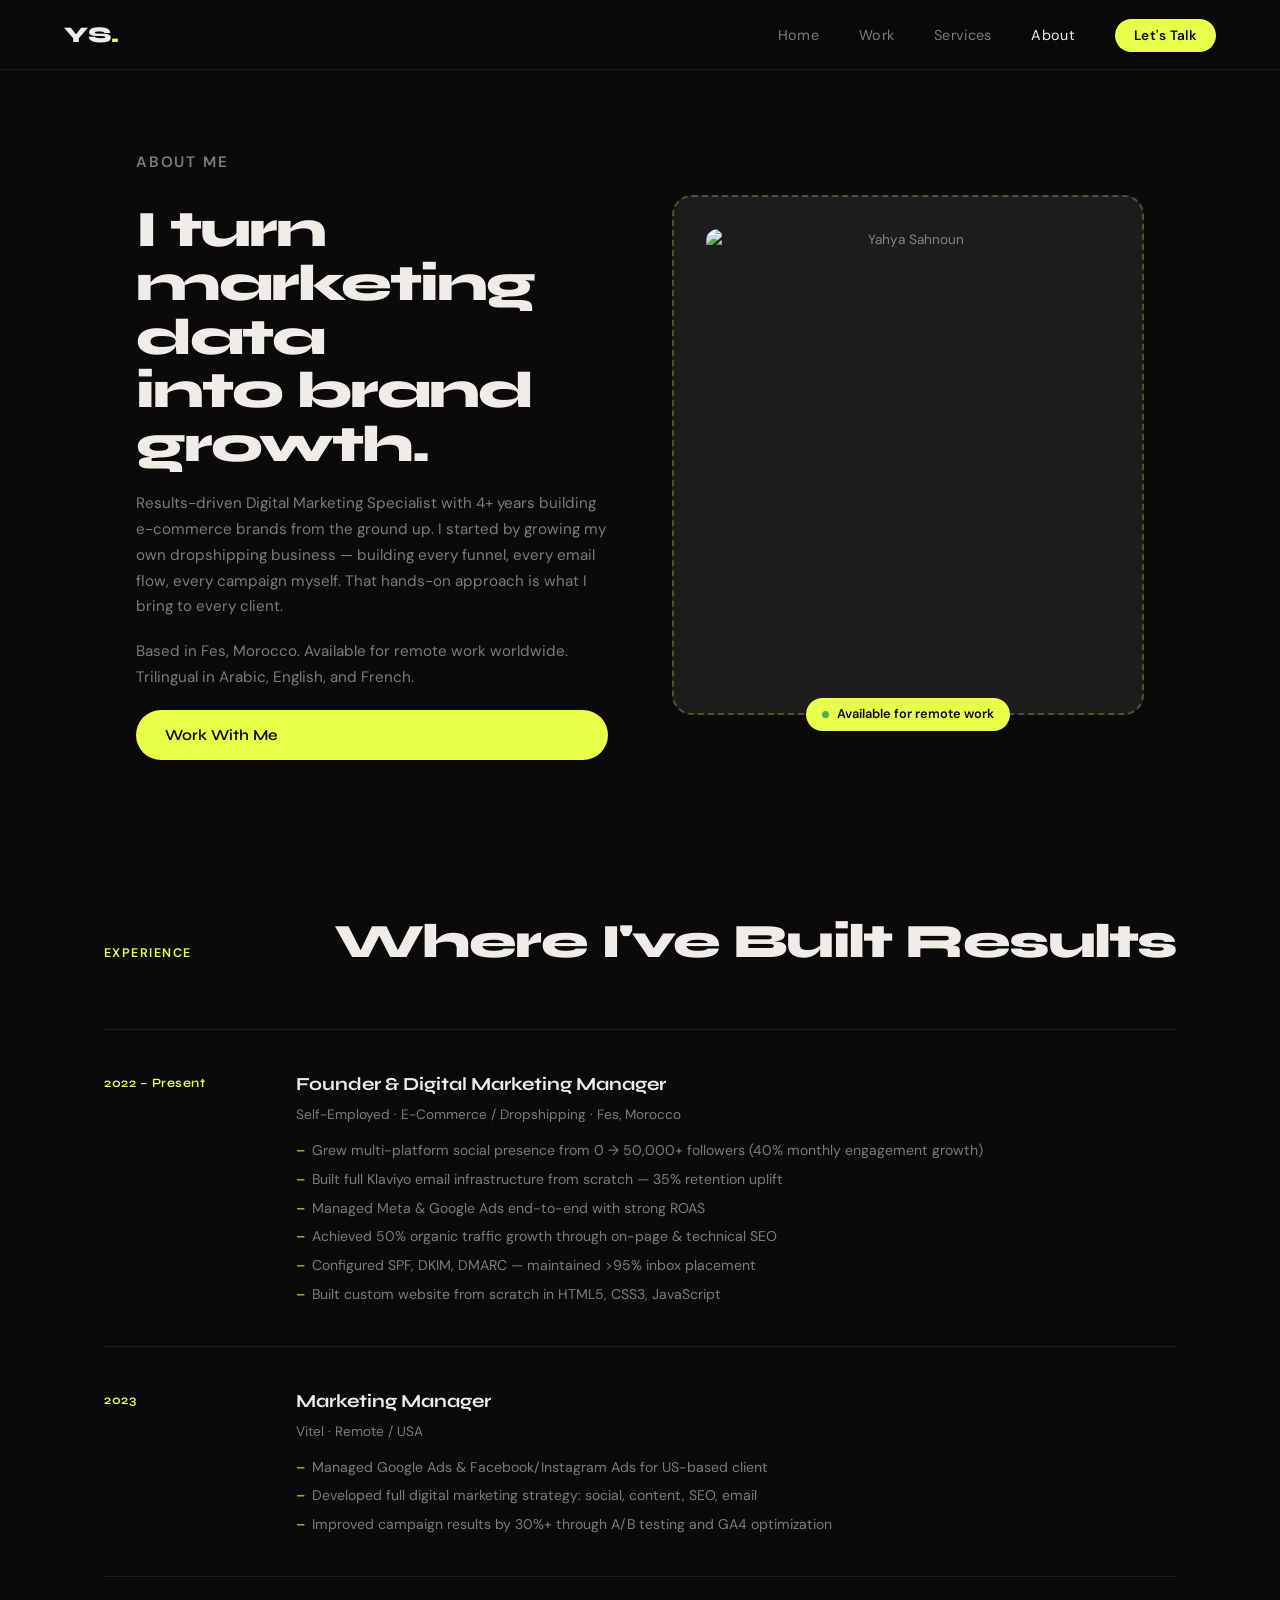
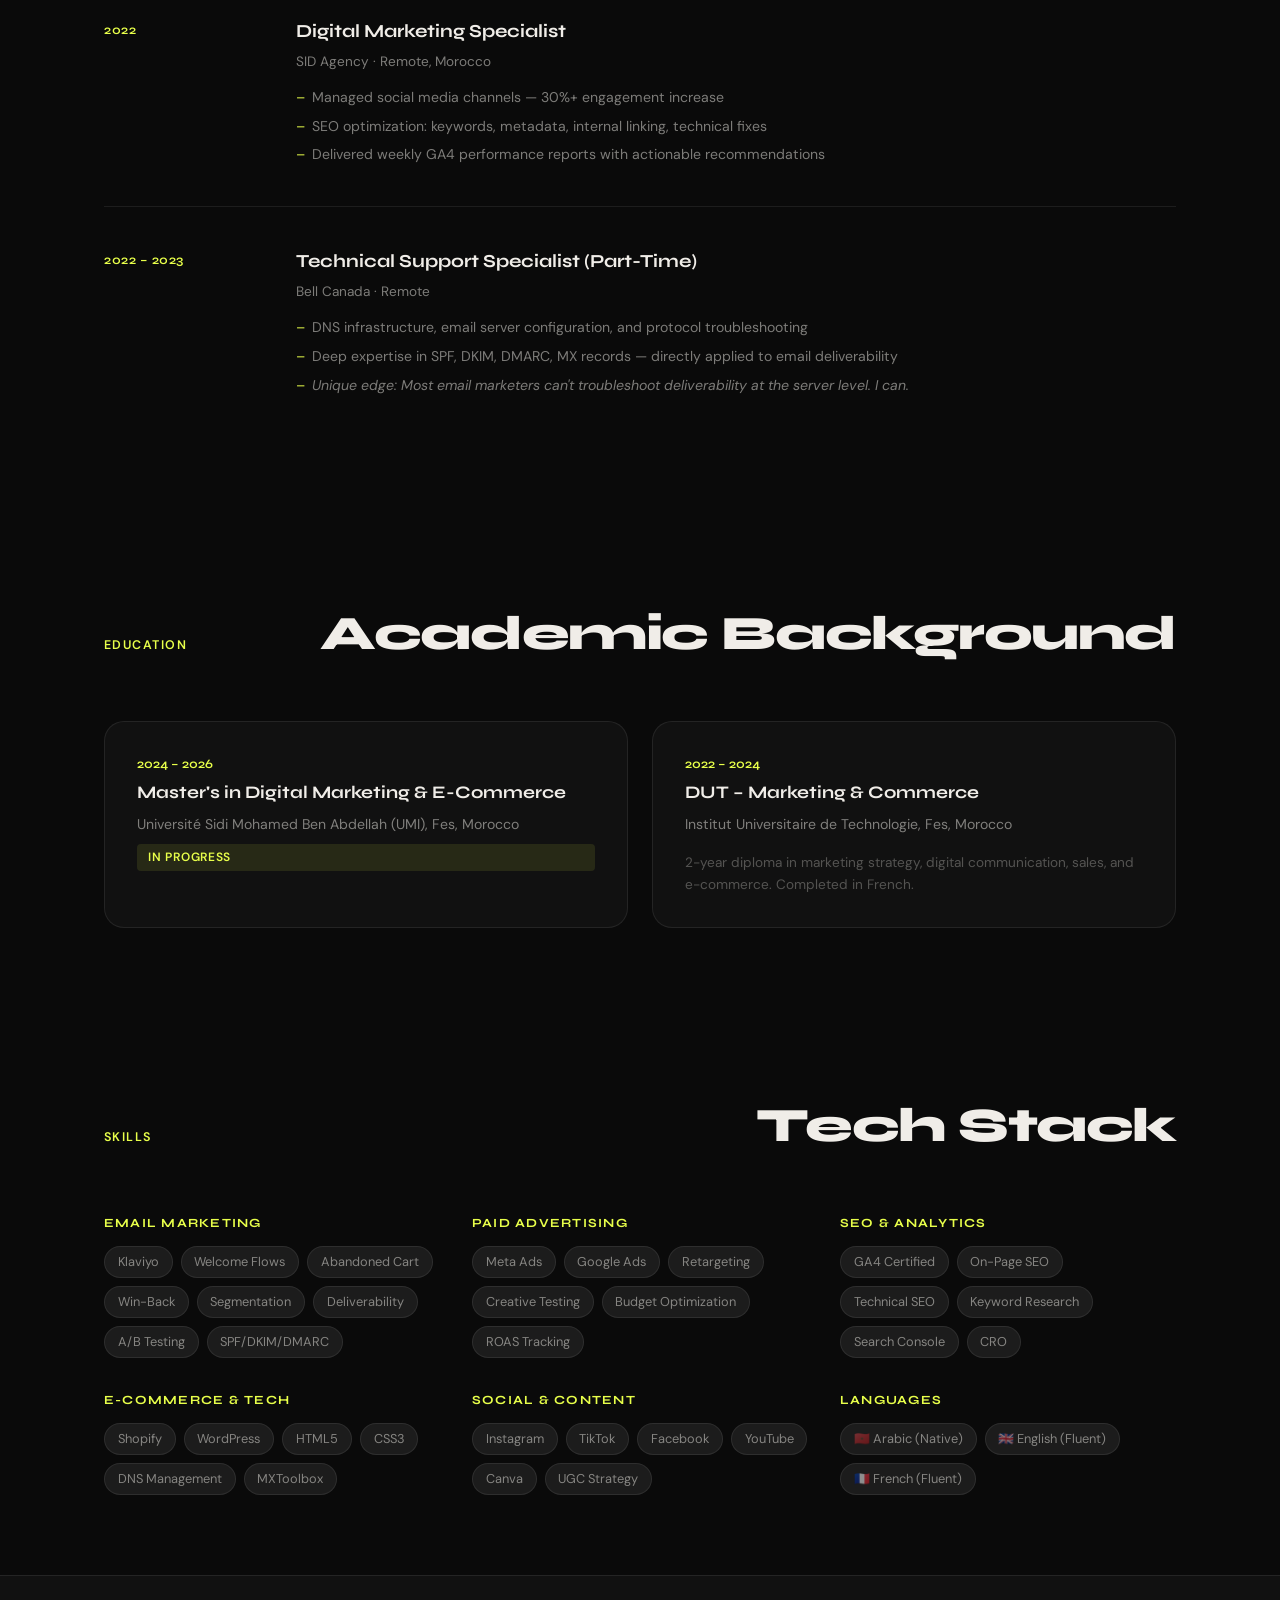
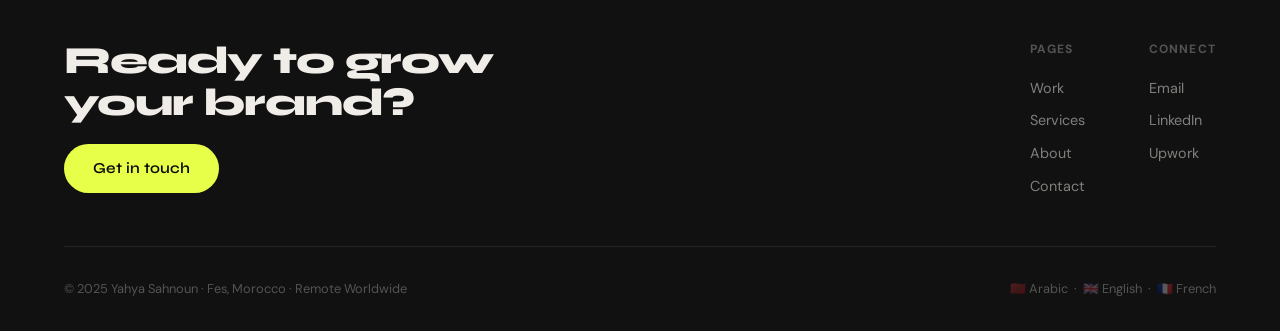
==== about.html @ 8b1d0d16 "Add files via upload" ====
<!DOCTYPE html>
<html lang="en">
<head>
  <meta charset="UTF-8" />
  <meta name="viewport" content="width=device-width, initial-scale=1.0" />
  <title>About — Yahya Sahnoun</title>
  <link rel="preconnect" href="https://fonts.googleapis.com">
  <link href="https://fonts.googleapis.com/css2?family=Syne:wght@400;600;700;800&family=DM+Sans:ital,opsz,wght@0,9..40,300;0,9..40,400;0,9..40,500;1,9..40,300&display=swap" rel="stylesheet">
  <link rel="stylesheet" href="style.css" />
</head>
<body>

  <nav class="nav">
    <a href="index.html" class="nav-logo">YS<span class="dot">.</span></a>
    <ul class="nav-links">
      <li><a href="index.html">Home</a></li>
      <li><a href="work.html">Work</a></li>
      <li><a href="services.html">Services</a></li>
      <li><a href="about.html" class="active">About</a></li>
      <li><a href="contact.html" class="nav-cta">Let's Talk</a></li>
    </ul>
    <button class="hamburger" id="hamburger" aria-label="Menu">
      <span></span><span></span><span></span>
    </button>
  </nav>
  <div class="mobile-menu" id="mobileMenu">
    <a href="index.html">Home</a>
    <a href="work.html">Work</a>
    <a href="services.html">Services</a>
    <a href="about.html">About</a>
    <a href="contact.html">Let's Talk</a>
  </div>

  <section class="about-hero">
    <div class="about-hero-text">
      <p class="section-label">About Me</p>
      <h1>I turn marketing data<br>into brand growth.</h1>
      <p>Results-driven Digital Marketing Specialist with 4+ years building e-commerce brands from the ground up. I started by growing my own dropshipping business — building every funnel, every email flow, every campaign myself. That hands-on approach is what I bring to every client.</p>
      <p>Based in Fes, Morocco. Available for remote work worldwide. Trilingual in Arabic, English, and French.</p>
      <a href="contact.html" class="btn-primary">Work With Me</a>
    </div>
    <div class="about-hero-photo">
      <!-- professional photo  -->
      <div class="photo-placeholder">
        
        <img src="file://C:/Users/hp/Downloads/portfolio/assets/p.png" alt="Yahya Sahnoun">
      </div>
      <div class="about-photo-badge">
        <span class="badge-dot"></span> Available for remote work
      </div>
    </div>
  </section>

  <!-- EXPERIENCE TIMELINE -->
  <section class="section">
    <div class="section-header">
      <p class="section-label">Experience</p>
      <h2 class="section-title">Where I've Built Results</h2>
    </div>

    <div class="timeline">
      <div class="timeline-item">
        <div class="timeline-date">2022 – Present</div>
        <div class="timeline-content">
          <h4>Founder &amp; Digital Marketing Manager</h4>
          <p class="timeline-company">Self-Employed · E-Commerce / Dropshipping · Fes, Morocco</p>
          <ul>
            <li>Grew multi-platform social presence from 0 → 50,000+ followers (40% monthly engagement growth)</li>
            <li>Built full Klaviyo email infrastructure from scratch — 35% retention uplift</li>
            <li>Managed Meta & Google Ads end-to-end with strong ROAS</li>
            <li>Achieved 50% organic traffic growth through on-page & technical SEO</li>
            <li>Configured SPF, DKIM, DMARC — maintained &gt;95% inbox placement</li>
            <li>Built custom website from scratch in HTML5, CSS3, JavaScript</li>
          </ul>
        </div>
      </div>

      <div class="timeline-item">
        <div class="timeline-date">2023</div>
        <div class="timeline-content">
          <h4>Marketing Manager</h4>
          <p class="timeline-company">Vitel · Remote / USA</p>
          <ul>
            <li>Managed Google Ads & Facebook/Instagram Ads for US-based client</li>
            <li>Developed full digital marketing strategy: social, content, SEO, email</li>
            <li>Improved campaign results by 30%+ through A/B testing and GA4 optimization</li>
          </ul>
        </div>
      </div>

      <div class="timeline-item">
        <div class="timeline-date">2022</div>
        <div class="timeline-content">
          <h4>Digital Marketing Specialist</h4>
          <p class="timeline-company">SID Agency · Remote, Morocco</p>
          <ul>
            <li>Managed social media channels — 30%+ engagement increase</li>
            <li>SEO optimization: keywords, metadata, internal linking, technical fixes</li>
            <li>Delivered weekly GA4 performance reports with actionable recommendations</li>
          </ul>
        </div>
      </div>

      <div class="timeline-item">
        <div class="timeline-date">2022 – 2023</div>
        <div class="timeline-content">
          <h4>Technical Support Specialist (Part-Time)</h4>
          <p class="timeline-company">Bell Canada · Remote</p>
          <ul>
            <li>DNS infrastructure, email server configuration, and protocol troubleshooting</li>
            <li>Deep expertise in SPF, DKIM, DMARC, MX records — directly applied to email deliverability</li>
            <li><em>Unique edge: Most email marketers can't troubleshoot deliverability at the server level. I can.</em></li>
          </ul>
        </div>
      </div>
    </div>
  </section>

  <!-- EDUCATION -->
  <section class="section">
    <div class="section-header">
      <p class="section-label">Education</p>
      <h2 class="section-title">Academic Background</h2>
    </div>
    <div class="edu-grid">
      <div class="edu-card">
        <span class="edu-year">2024 – 2026</span>
        <h4>Master's in Digital Marketing &amp; E-Commerce</h4>
        <p>Université Sidi Mohamed Ben Abdellah (UMI), Fes, Morocco</p>
        <span class="tag">In Progress</span>
      </div>
      <div class="edu-card">
        <span class="edu-year">2022 – 2024</span>
        <h4>DUT – Marketing &amp; Commerce</h4>
        <p>Institut Universitaire de Technologie, Fes, Morocco</p>
        <p style="font-size:0.85rem;opacity:0.6;margin-top:0.5rem;">2-year diploma in marketing strategy, digital communication, sales, and e-commerce. Completed in French.</p>
      </div>
    </div>
  </section>

  <!-- SKILLS GRID -->
  <section class="section">
    <div class="section-header">
      <p class="section-label">Skills</p>
      <h2 class="section-title">Tech Stack</h2>
    </div>
    <div class="skills-grid">
      <div class="skill-group">
        <h5>Email Marketing</h5>
        <div class="skill-tags">
          <span>Klaviyo</span><span>Welcome Flows</span><span>Abandoned Cart</span>
          <span>Win-Back</span><span>Segmentation</span><span>Deliverability</span>
          <span>A/B Testing</span><span>SPF/DKIM/DMARC</span>
        </div>
      </div>
      <div class="skill-group">
        <h5>Paid Advertising</h5>
        <div class="skill-tags">
          <span>Meta Ads</span><span>Google Ads</span><span>Retargeting</span>
          <span>Creative Testing</span><span>Budget Optimization</span><span>ROAS Tracking</span>
        </div>
      </div>
      <div class="skill-group">
        <h5>SEO &amp; Analytics</h5>
        <div class="skill-tags">
          <span>GA4 Certified</span><span>On-Page SEO</span><span>Technical SEO</span>
          <span>Keyword Research</span><span>Search Console</span><span>CRO</span>
        </div>
      </div>
      <div class="skill-group">
        <h5>E-Commerce &amp; Tech</h5>
        <div class="skill-tags">
          <span>Shopify</span><span>WordPress</span><span>HTML5</span>
          <span>CSS3</span><span>DNS Management</span><span>MXToolbox</span>
        </div>
      </div>
      <div class="skill-group">
        <h5>Social &amp; Content</h5>
        <div class="skill-tags">
          <span>Instagram</span><span>TikTok</span><span>Facebook</span>
          <span>YouTube</span><span>Canva</span><span>UGC Strategy</span>
        </div>
      </div>
      <div class="skill-group">
        <h5>Languages</h5>
        <div class="skill-tags">
          <span>🇲🇦 Arabic (Native)</span><span>🇬🇧 English (Fluent)</span><span>🇫🇷 French (Fluent)</span>
        </div>
      </div>
    </div>
  </section>

  <footer class="footer">
    <div class="footer-top">
      <div class="footer-cta">
        <h2>Ready to grow<br>your brand?</h2>
        <a href="contact.html" class="btn-primary">Get in touch</a>
      </div>
      <div class="footer-links">
        <div class="footer-col">
          <p class="footer-col-title">Pages</p>
          <a href="work.html">Work</a>
          <a href="services.html">Services</a>
          <a href="about.html">About</a>
          <a href="contact.html">Contact</a>
        </div>
        <div class="footer-col">
          <p class="footer-col-title">Connect</p>
          <a href="mailto:yahyasahnoun0@gmail.com">Email</a>
          <a href="https://www.linkedin.com/in/yahya-sahnoun-2b36b5278/" target="_blank">LinkedIn</a>
          <a href="https://www.upwork.com/freelancers/~017ba4b4fc12a788f9" target="_blank">Upwork</a>
        </div>
      </div>
    </div>
    <div class="footer-bottom">
      <p>© 2025 Yahya Sahnoun · Fes, Morocco · Remote Worldwide</p>
      <p class="footer-langs">🇲🇦 Arabic &nbsp;·&nbsp; 🇬🇧 English &nbsp;·&nbsp; 🇫🇷 French</p>
    </div>
  </footer>

  <script src="main.js"></script>
</body>
</html>
---- style.css ----
/* ============================================
   YAHYA SAHNOUN PORTFOLIO — MAIN STYLES
   Dark editorial aesthetic, Syne + DM Sans
   ============================================ */

:root {
  --bg: #0a0a0a;
  --bg-2: #111111;
  --bg-3: #181818;
  --surface: #1c1c1c;
  --border: rgba(255,255,255,0.08);
  --text: #f0ede8;
  --text-muted: rgba(240,237,232,0.5);
  --text-dim: rgba(240,237,232,0.3);
  --accent: #e8ff4a;
  --accent-2: #ff6b35;
  --accent-soft: rgba(232, 255, 74, 0.1);
  --font-display: 'Syne', sans-serif;
  --font-body: 'DM Sans', sans-serif;
  --nav-h: 70px;
  --max-w: 1200px;
  --radius: 12px;
  --radius-lg: 20px;
}

/* RESET */
*, *::before, *::after { box-sizing: border-box; margin: 0; padding: 0; }
html { scroll-behavior: smooth; }
body {
  font-family: var(--font-body);
  background: var(--bg);
  color: var(--text);
  line-height: 1.6;
  overflow-x: hidden;
}
img { display: block; width: 100%; height: 100%; object-fit: cover; border-radius: var(--radius); }
a { color: inherit; text-decoration: none; }
ul { list-style: none; }
input, textarea, select, button { font-family: var(--font-body); }

/* SCROLLBAR */
::-webkit-scrollbar { width: 4px; }
::-webkit-scrollbar-track { background: var(--bg); }
::-webkit-scrollbar-thumb { background: var(--accent); border-radius: 2px; }

/* ============================================
   NAV
   ============================================ */
.nav {
  position: fixed;
  top: 0; left: 0; right: 0;
  height: var(--nav-h);
  display: flex;
  align-items: center;
  justify-content: space-between;
  padding: 0 clamp(1.5rem, 5vw, 4rem);
  z-index: 100;
  background: rgba(10,10,10,0.85);
  backdrop-filter: blur(20px);
  border-bottom: 1px solid var(--border);
  transition: background 0.3s;
}
.nav-logo {
  font-family: var(--font-display);
  font-weight: 800;
  font-size: 1.4rem;
  letter-spacing: -0.02em;
  color: var(--text);
}
.nav-logo .dot { color: var(--accent); }
.nav-links {
  display: flex;
  align-items: center;
  gap: 2.5rem;
}
.nav-links a {
  font-size: 0.9rem;
  font-weight: 400;
  color: var(--text-muted);
  transition: color 0.2s;
  letter-spacing: 0.02em;
}
.nav-links a:hover, .nav-links a.active { color: var(--text); }
.nav-links .nav-cta {
  background: var(--accent);
  color: #0a0a0a;
  padding: 0.5rem 1.2rem;
  border-radius: 100px;
  font-weight: 600;
  font-size: 0.85rem;
  color: #0a0a0a !important;
  transition: opacity 0.2s, transform 0.2s;
}
.nav-links .nav-cta:hover { opacity: 0.85; transform: translateY(-1px); }
.hamburger {
  display: none;
  flex-direction: column;
  gap: 5px;
  background: none;
  border: none;
  cursor: pointer;
  padding: 4px;
}
.hamburger span {
  display: block;
  width: 24px;
  height: 2px;
  background: var(--text);
  border-radius: 2px;
  transition: all 0.3s;
}
.mobile-menu {
  display: none;
  position: fixed;
  top: var(--nav-h);
  left: 0; right: 0;
  background: var(--bg-2);
  border-bottom: 1px solid var(--border);
  padding: 1.5rem clamp(1.5rem, 5vw, 4rem);
  flex-direction: column;
  gap: 1.2rem;
  z-index: 99;
}
.mobile-menu a { font-size: 1.1rem; color: var(--text-muted); }
.mobile-menu a:hover { color: var(--text); }
.mobile-menu.open { display: flex; }

/* ============================================
   HERO
   ============================================ */
.hero {
  min-height: 100vh;
  display: flex;
  flex-direction: column;
  justify-content: center;
  padding: calc(var(--nav-h) + 4rem) clamp(1.5rem, 8vw, 6rem) 4rem;
  max-width: var(--max-w);
  margin: 0 auto;
  position: relative;
}
.hero-badge {
  display: inline-flex;
  align-items: center;
  gap: 0.6rem;
  background: var(--surface);
  border: 1px solid var(--border);
  padding: 0.4rem 1rem;
  border-radius: 100px;
  font-size: 0.8rem;
  color: var(--text-muted);
  margin-bottom: 2.5rem;
  width: fit-content;
  opacity: 0;
  animation: fadeUp 0.6s ease forwards;
}
.badge-dot {
  width: 7px; height: 7px;
  background: #4caf50;
  border-radius: 50%;
  animation: pulse 2s infinite;
}
@keyframes pulse {
  0%, 100% { opacity: 1; transform: scale(1); }
  50% { opacity: 0.5; transform: scale(1.3); }
}
.hero-title {
  font-family: var(--font-display);
  font-size: clamp(3rem, 8vw, 7.5rem);
  font-weight: 800;
  line-height: 1.0;
  letter-spacing: -0.04em;
  margin-bottom: 2rem;
}
.hero-title .line {
  display: block;
  opacity: 0;
  transform: translateY(30px);
  animation: fadeUp 0.7s ease forwards;
}
.hero-title .line:nth-child(1) { animation-delay: 0.1s; }
.hero-title .line:nth-child(2) { animation-delay: 0.2s; }
.hero-title .line:nth-child(3) { animation-delay: 0.3s; }
.hero-title .accent { color: var(--accent); }
.cursor {
  display: inline-block;
  color: var(--accent);
  animation: blink 1s step-end infinite;
}
@keyframes blink { 0%,100%{opacity:1} 50%{opacity:0} }
.hero-sub {
  font-size: clamp(1rem, 2vw, 1.2rem);
  color: var(--text-muted);
  max-width: 580px;
  line-height: 1.7;
  margin-bottom: 2.5rem;
  opacity: 0;
  animation: fadeUp 0.7s ease 0.4s forwards;
}
.hero-actions {
  display: flex;
  gap: 1rem;
  flex-wrap: wrap;
  margin-bottom: 5rem;
  opacity: 0;
  animation: fadeUp 0.7s ease 0.5s forwards;
}
.hero-stats {
  display: grid;
  grid-template-columns: repeat(4, 1fr);
  gap: 1px;
  background: var(--border);
  border: 1px solid var(--border);
  border-radius: var(--radius);
  overflow: hidden;
  opacity: 0;
  animation: fadeUp 0.7s ease 0.6s forwards;
}
.stat {
  background: var(--bg);
  padding: 1.5rem;
  display: flex;
  flex-direction: column;
  gap: 0.3rem;
  transition: background 0.2s;
}
.stat:hover { background: var(--bg-2); }
.stat-num {
  font-family: var(--font-display);
  font-size: 2.2rem;
  font-weight: 800;
  color: var(--accent);
  letter-spacing: -0.03em;
}
.stat-label { font-size: 0.8rem; color: var(--text-muted); }

/* ============================================
   BUTTONS
   ============================================ */
.btn-primary {
  display: inline-flex;
  align-items: center;
  background: var(--accent);
  color: #0a0a0a;
  padding: 0.8rem 1.8rem;
  border-radius: 100px;
  font-weight: 600;
  font-size: 0.95rem;
  font-family: var(--font-display);
  transition: opacity 0.2s, transform 0.2s;
  border: none;
  cursor: pointer;
}
.btn-primary:hover { opacity: 0.85; transform: translateY(-2px); }
.btn-primary.btn-full { width: 100%; justify-content: center; }
.btn-ghost {
  display: inline-flex;
  align-items: center;
  color: var(--text);
  padding: 0.8rem 1.8rem;
  border-radius: 100px;
  border: 1px solid var(--border);
  font-weight: 400;
  font-size: 0.95rem;
  transition: border-color 0.2s, transform 0.2s;
}
.btn-ghost:hover { border-color: var(--text-muted); transform: translateY(-2px); }

/* ============================================
   MARQUEE
   ============================================ */
.marquee-wrapper {
  overflow: hidden;
  border-top: 1px solid var(--border);
  border-bottom: 1px solid var(--border);
  padding: 1rem 0;
  background: var(--bg-2);
}
.marquee-track {
  display: flex;
  gap: 0;
  white-space: nowrap;
  animation: marquee 25s linear infinite;
}
.marquee-track span {
  font-family: var(--font-display);
  font-size: 0.85rem;
  font-weight: 600;
  letter-spacing: 0.08em;
  color: var(--text-muted);
  padding: 0 1.5rem;
  text-transform: uppercase;
}
.marquee-track .sep { color: var(--accent); padding: 0; }
@keyframes marquee { from { transform: translateX(0); } to { transform: translateX(-50%); } }

/* ============================================
   SECTIONS
   ============================================ */
.section {
  max-width: var(--max-w);
  margin: 0 auto;
  padding: 5rem clamp(1.5rem, 5vw, 4rem);
}
.section-header {
  display: flex;
  align-items: baseline;
  justify-content: space-between;
  flex-wrap: wrap;
  gap: 1rem;
  margin-bottom: 3rem;
}
.section-label {
  font-size: 0.78rem;
  font-weight: 600;
  letter-spacing: 0.12em;
  text-transform: uppercase;
  color: var(--accent);
  margin-bottom: 0.5rem;
}
.section-title {
  font-family: var(--font-display);
  font-size: clamp(1.8rem, 4vw, 3rem);
  font-weight: 800;
  letter-spacing: -0.03em;
}
.section-link {
  font-size: 0.9rem;
  color: var(--text-muted);
  border-bottom: 1px solid var(--border);
  padding-bottom: 2px;
  transition: color 0.2s, border-color 0.2s;
}
.section-link:hover { color: var(--accent); border-color: var(--accent); }

/* ============================================
   WORK GRID (Homepage)
   ============================================ */
.work-grid {
  display: grid;
  grid-template-columns: 1fr 1fr;
  grid-template-rows: auto auto;
  gap: 1.5px;
  background: var(--border);
  border: 1px solid var(--border);
  border-radius: var(--radius-lg);
  overflow: hidden;
}
.work-card {
  background: var(--bg);
  display: flex;
  flex-direction: column;
  transition: background 0.3s;
  cursor: pointer;
  color: var(--text);
}
.work-card:hover { background: var(--bg-3); }
.work-card.large { grid-column: 1 / -1; flex-direction: row; gap: 0; }
.work-card-media {
  overflow: hidden;
  flex-shrink: 0;
}
.work-card.large .work-card-media { width: 55%; height: 400px; }
.work-card:not(.large) .work-card-media { height: 240px; }
.work-card-info {
  padding: 2rem;
  display: flex;
  flex-direction: column;
  gap: 0.7rem;
  flex: 1;
  justify-content: center;
}
.work-card-info h3 {
  font-family: var(--font-display);
  font-size: clamp(1.1rem, 2vw, 1.5rem);
  font-weight: 700;
  letter-spacing: -0.02em;
  line-height: 1.2;
}
.work-card-info p { font-size: 0.9rem; color: var(--text-muted); line-height: 1.6; }
.work-metrics {
  display: flex;
  flex-wrap: wrap;
  gap: 0.5rem;
  margin-top: 0.5rem;
}
.work-metrics span {
  font-size: 0.75rem;
  font-weight: 600;
  color: var(--accent);
  background: var(--accent-soft);
  padding: 0.2rem 0.6rem;
  border-radius: 4px;
}

/* ============================================
   SERVICES TEASER
   ============================================ */
.services-row {
  display: flex;
  flex-wrap: wrap;
  gap: 0.8rem;
}
.service-pill {
  display: flex;
  align-items: center;
  gap: 0.5rem;
  background: var(--surface);
  border: 1px solid var(--border);
  border-radius: 100px;
  padding: 0.7rem 1.4rem;
  font-size: 0.9rem;
  font-weight: 500;
  cursor: default;
  transition: border-color 0.2s, background 0.2s;
}
.service-pill:hover { border-color: var(--accent); background: var(--accent-soft); }

/* ============================================
   MEDIA PLACEHOLDERS
   ============================================ */
.media-placeholder, .video-placeholder {
  background: var(--surface);
  border: 2px dashed rgba(232,255,74,0.25);
  border-radius: var(--radius);
  display: flex;
  flex-direction: column;
  align-items: center;
  justify-content: center;
  gap: 0.5rem;
  text-align: center;
  padding: 2rem;
  height: 100%;
  min-height: 200px;
  color: var(--text-muted);
  font-size: 0.85rem;
  transition: border-color 0.2s;
}
.media-placeholder:hover, .video-placeholder:hover {
  border-color: rgba(232,255,74,0.5);
}
.media-placeholder.tall { min-height: 380px; }
.media-placeholder.wide { min-height: 300px; }
.placeholder-icon { font-size: 2.5rem; margin-bottom: 0.3rem; }
.placeholder-hint {
  font-size: 0.75rem;
  color: var(--text-dim);
  margin-top: 0.3rem;
  font-family: 'Courier New', monospace;
  background: rgba(255,255,255,0.04);
  padding: 0.4rem 0.8rem;
  border-radius: 6px;
  line-height: 1.8;
}
.video-placeholder {
  background: linear-gradient(135deg, #1a1a1a, #111);
  border-color: rgba(255,107,53,0.3);
  margin: 2rem 0;
  min-height: 180px;
  cursor: pointer;
}
.video-icon {
  width: 50px; height: 50px;
  background: var(--accent-2);
  border-radius: 50%;
  display: flex;
  align-items: center;
  justify-content: center;
  font-size: 1.2rem;
  color: white;
  padding-left: 4px;
}

/* ============================================
   TAG
   ============================================ */
.tag {
  display: inline-block;
  font-size: 0.75rem;
  font-weight: 600;
  letter-spacing: 0.06em;
  text-transform: uppercase;
  color: var(--accent);
  background: var(--accent-soft);
  padding: 0.25rem 0.7rem;
  border-radius: 4px;
}

/* ============================================
   PAGE HERO (inner pages)
   ============================================ */
.page-hero {
  padding: calc(var(--nav-h) + 5rem) clamp(1.5rem, 8vw, 6rem) 4rem;
  max-width: var(--max-w);
  margin: 0 auto;
  text-align: center;
}
.page-hero h1 {
  font-family: var(--font-display);
  font-size: clamp(2.5rem, 6vw, 5.5rem);
  font-weight: 800;
  letter-spacing: -0.04em;
  margin: 1rem 0;
}
.page-hero-sub {
  font-size: 1.1rem;
  color: var(--text-muted);
  max-width: 560px;
  margin: 0 auto 2rem;
  line-height: 1.7;
}

/* FILTER TABS */
.filter-tabs {
  display: flex;
  gap: 0.5rem;
  justify-content: center;
  flex-wrap: wrap;
  margin-top: 2rem;
}
.filter-btn {
  background: var(--surface);
  border: 1px solid var(--border);
  color: var(--text-muted);
  padding: 0.5rem 1.2rem;
  border-radius: 100px;
  font-size: 0.85rem;
  font-family: var(--font-body);
  cursor: pointer;
  transition: all 0.2s;
}
.filter-btn.active, .filter-btn:hover {
  background: var(--accent);
  border-color: var(--accent);
  color: #0a0a0a;
  font-weight: 600;
}

/* ============================================
   CASE STUDIES
   ============================================ */
.case-studies { padding-top: 0; }
.case-study { padding: 4rem 0; }
.case-header { margin-bottom: 2.5rem; }
.case-header h2 {
  font-family: var(--font-display);
  font-size: clamp(1.8rem, 3.5vw, 3rem);
  font-weight: 800;
  letter-spacing: -0.03em;
  margin: 0.8rem 0 1rem;
  line-height: 1.1;
}
.case-intro { font-size: 1rem; color: var(--text-muted); max-width: 680px; line-height: 1.7; }
.case-metrics-bar {
  display: flex;
  gap: 0;
  border: 1px solid var(--border);
  border-radius: var(--radius);
  overflow: hidden;
  margin-bottom: 2.5rem;
  background: var(--border);
}
.case-metric {
  flex: 1;
  background: var(--bg-2);
  padding: 1.5rem;
  display: flex;
  flex-direction: column;
  align-items: center;
  gap: 0.3rem;
  text-align: center;
  border-right: 1px solid var(--border);
}
.case-metric:last-child { border-right: none; }
.metric-num {
  font-family: var(--font-display);
  font-size: 2.5rem;
  font-weight: 800;
  color: var(--accent);
  letter-spacing: -0.04em;
}
.metric-label { font-size: 0.8rem; color: var(--text-muted); }
.case-gallery {
  display: grid;
  grid-template-columns: 2fr 1fr;
  gap: 1rem;
  margin-bottom: 1rem;
}
.case-gallery.single { grid-template-columns: 1fr; }
.gallery-side { display: flex; flex-direction: column; gap: 1rem; }
.case-body {
  display: grid;
  grid-template-columns: repeat(3, 1fr);
  gap: 2rem;
  margin: 2rem 0;
  padding: 2rem;
  background: var(--bg-2);
  border: 1px solid var(--border);
  border-radius: var(--radius-lg);
}
.case-col h4 {
  font-family: var(--font-display);
  font-size: 0.8rem;
  font-weight: 700;
  letter-spacing: 0.1em;
  text-transform: uppercase;
  color: var(--accent);
  margin-bottom: 0.8rem;
}
.case-col p { font-size: 0.9rem; color: var(--text-muted); line-height: 1.7; }
.tech-used {
  display: flex;
  flex-wrap: wrap;
  gap: 0.5rem;
}
.tech-used span {
  font-size: 0.78rem;
  font-weight: 500;
  background: var(--surface);
  border: 1px solid var(--border);
  padding: 0.3rem 0.8rem;
  border-radius: 100px;
  color: var(--text-muted);
}
.case-divider {
  height: 1px;
  background: var(--border);
  max-width: var(--max-w);
  margin: 0 auto;
}

/* ============================================
   SERVICES FULL
   ============================================ */
.services-full { display: flex; flex-direction: column; gap: 1.5rem; padding-top: 0; }
.service-card-big {
  display: flex;
  gap: 2rem;
  background: var(--bg-2);
  border: 1px solid var(--border);
  border-radius: var(--radius-lg);
  padding: 2.5rem;
  transition: border-color 0.2s, transform 0.2s;
}
.service-card-big:hover { border-color: rgba(232,255,74,0.3); transform: translateY(-2px); }
.service-card-icon {
  font-size: 2.5rem;
  flex-shrink: 0;
  width: 60px;
  height: 60px;
  background: var(--accent-soft);
  border-radius: var(--radius);
  display: flex;
  align-items: center;
  justify-content: center;
}
.service-card-content { flex: 1; }
.service-card-content h3 {
  font-family: var(--font-display);
  font-size: 1.4rem;
  font-weight: 700;
  letter-spacing: -0.02em;
  margin-bottom: 0.8rem;
  display: flex;
  align-items: center;
  gap: 0.8rem;
  flex-wrap: wrap;
}
.service-card-content > p {
  color: var(--text-muted);
  font-size: 0.95rem;
  line-height: 1.7;
  margin-bottom: 1.2rem;
}
.service-list {
  display: flex;
  flex-direction: column;
  gap: 0.4rem;
  margin-bottom: 1.2rem;
}
.service-list li {
  font-size: 0.88rem;
  color: var(--text-muted);
  padding-left: 1rem;
  position: relative;
  line-height: 1.6;
}
.service-list li::before {
  content: '→';
  position: absolute;
  left: 0;
  color: var(--accent);
  font-size: 0.8rem;
}

/* PROCESS */
.process-section { background: var(--bg-2); border-top: 1px solid var(--border); max-width: 100%; padding: 5rem clamp(1.5rem, 8vw, 6rem); }
.process-steps {
  display: flex;
  align-items: flex-start;
  gap: 1rem;
  flex-wrap: wrap;
  max-width: var(--max-w);
  margin: 0 auto;
}
.process-step {
  flex: 1;
  min-width: 180px;
  background: var(--bg);
  border: 1px solid var(--border);
  border-radius: var(--radius-lg);
  padding: 2rem;
}
.step-num {
  font-family: var(--font-display);
  font-size: 2rem;
  font-weight: 800;
  color: var(--accent);
  display: block;
  margin-bottom: 0.8rem;
}
.process-step h4 {
  font-family: var(--font-display);
  font-size: 1rem;
  font-weight: 700;
  margin-bottom: 0.6rem;
}
.process-step p { font-size: 0.85rem; color: var(--text-muted); line-height: 1.6; }
.process-arrow {
  font-size: 1.5rem;
  color: var(--text-dim);
  padding-top: 2.5rem;
  flex-shrink: 0;
}

/* ============================================
   ABOUT
   ============================================ */
.about-hero {
  display: grid;
  grid-template-columns: 1fr 1fr;
  gap: 4rem;
  align-items: center;
  max-width: var(--max-w);
  margin: 0 auto;
  padding: calc(var(--nav-h) + 5rem) clamp(1.5rem, 8vw, 6rem) 4rem;
}
.about-hero-text { display: flex; flex-direction: column; gap: 1.2rem; }
.about-hero-text h1 {
  font-family: var(--font-display);
  font-size: clamp(2.2rem, 4vw, 4rem);
  font-weight: 800;
  letter-spacing: -0.04em;
  line-height: 1.05;
}
.about-hero-text p { font-size: 0.95rem; color: var(--text-muted); line-height: 1.7; }
.about-hero-photo {
  position: relative;
  height: 520px;
}
.photo-placeholder {
  height: 100%;
  min-height: 400px;
  background: var(--surface);
  border: 2px dashed rgba(232,255,74,0.25);
  border-radius: var(--radius-lg);
  display: flex;
  flex-direction: column;
  align-items: center;
  justify-content: center;
  gap: 0.5rem;
  text-align: center;
  padding: 2rem;
  color: var(--text-muted);
  font-size: 0.85rem;
}
.about-photo-badge {
  position: absolute;
  bottom: -1rem;
  left: 50%;
  transform: translateX(-50%);
  background: var(--accent);
  color: #0a0a0a;
  font-size: 0.8rem;
  font-weight: 600;
  padding: 0.4rem 1rem;
  border-radius: 100px;
  white-space: nowrap;
  display: flex;
  align-items: center;
  gap: 0.5rem;
}

/* TIMELINE */
.timeline { display: flex; flex-direction: column; gap: 0; }
.timeline-item {
  display: grid;
  grid-template-columns: 160px 1fr;
  gap: 2rem;
  padding: 2.5rem 0;
  border-top: 1px solid var(--border);
}
.timeline-date {
  font-family: var(--font-display);
  font-size: 0.8rem;
  font-weight: 600;
  color: var(--accent);
  letter-spacing: 0.04em;
  padding-top: 0.2rem;
}
.timeline-content h4 {
  font-family: var(--font-display);
  font-size: 1.15rem;
  font-weight: 700;
  margin-bottom: 0.3rem;
}
.timeline-company {
  font-size: 0.85rem;
  color: var(--text-muted);
  margin-bottom: 0.8rem;
}
.timeline-content ul { display: flex; flex-direction: column; gap: 0.4rem; }
.timeline-content li {
  font-size: 0.88rem;
  color: var(--text-muted);
  padding-left: 1rem;
  position: relative;
  line-height: 1.6;
}
.timeline-content li::before { content: '–'; position: absolute; left: 0; color: var(--accent); }

/* EDU */
.edu-grid { display: grid; grid-template-columns: 1fr 1fr; gap: 1.5rem; }
.edu-card {
  background: var(--bg-2);
  border: 1px solid var(--border);
  border-radius: var(--radius-lg);
  padding: 2rem;
  display: flex;
  flex-direction: column;
  gap: 0.5rem;
}
.edu-year {
  font-family: var(--font-display);
  font-size: 0.8rem;
  font-weight: 600;
  color: var(--accent);
}
.edu-card h4 {
  font-family: var(--font-display);
  font-size: 1.1rem;
  font-weight: 700;
  line-height: 1.3;
}
.edu-card p { font-size: 0.88rem; color: var(--text-muted); }

/* SKILLS GRID */
.skills-grid { display: grid; grid-template-columns: repeat(3, 1fr); gap: 2rem; }
.skill-group h5 {
  font-family: var(--font-display);
  font-size: 0.78rem;
  font-weight: 700;
  letter-spacing: 0.1em;
  text-transform: uppercase;
  color: var(--accent);
  margin-bottom: 0.8rem;
}
.skill-tags { display: flex; flex-wrap: wrap; gap: 0.5rem; }
.skill-tags span {
  font-size: 0.8rem;
  background: var(--surface);
  border: 1px solid var(--border);
  padding: 0.3rem 0.8rem;
  border-radius: 100px;
  color: var(--text-muted);
}

/* ============================================
   CONTACT
   ============================================ */
.contact-hero {
  display: grid;
  grid-template-columns: 1fr 1fr;
  gap: 5rem;
  align-items: start;
  max-width: var(--max-w);
  margin: 0 auto;
  padding: calc(var(--nav-h) + 5rem) clamp(1.5rem, 8vw, 6rem) 6rem;
}
.contact-hero-text h1 {
  font-family: var(--font-display);
  font-size: clamp(2.5rem, 4vw, 4rem);
  font-weight: 800;
  letter-spacing: -0.04em;
  line-height: 1.05;
  margin: 0.8rem 0 1.2rem;
}
.contact-hero-text > p { font-size: 0.95rem; color: var(--text-muted); line-height: 1.7; margin-bottom: 2rem; }
.contact-details { display: flex; flex-direction: column; gap: 1rem; }
.contact-item {
  display: flex;
  align-items: center;
  gap: 1rem;
  padding: 1rem 1.2rem;
  background: var(--bg-2);
  border: 1px solid var(--border);
  border-radius: var(--radius);
  transition: border-color 0.2s, transform 0.2s;
}
.contact-item:hover { border-color: var(--accent); transform: translateX(4px); }
.contact-icon { font-size: 1.3rem; }
.contact-label {
  display: block;
  font-size: 0.75rem;
  color: var(--text-dim);
  letter-spacing: 0.08em;
  text-transform: uppercase;
  margin-bottom: 0.2rem;
}
.contact-value { font-size: 0.9rem; font-weight: 500; }

/* FORM */
.contact-form {
  background: var(--bg-2);
  border: 1px solid var(--border);
  border-radius: var(--radius-lg);
  padding: 2.5rem;
  display: flex;
  flex-direction: column;
  gap: 1.2rem;
}
.form-row { display: grid; grid-template-columns: 1fr 1fr; gap: 1rem; }
.form-group { display: flex; flex-direction: column; gap: 0.4rem; }
.form-group label { font-size: 0.8rem; font-weight: 600; color: var(--text-muted); letter-spacing: 0.05em; text-transform: uppercase; }
.form-group input,
.form-group textarea,
.form-group select {
  background: var(--surface);
  border: 1px solid var(--border);
  color: var(--text);
  padding: 0.75rem 1rem;
  border-radius: var(--radius);
  font-size: 0.9rem;
  outline: none;
  transition: border-color 0.2s;
  width: 100%;
}
.form-group input:focus,
.form-group textarea:focus,
.form-group select:focus { border-color: var(--accent); }
.form-group select option { background: var(--surface); }
.form-group textarea { resize: vertical; min-height: 120px; }
.form-note { font-size: 0.8rem; color: var(--text-dim); text-align: center; margin-top: -0.5rem; }
.form-success {
  background: var(--bg-2);
  border: 1px solid rgba(76,175,80,0.3);
  border-radius: var(--radius-lg);
  padding: 3rem 2.5rem;
  text-align: center;
  display: flex;
  flex-direction: column;
  align-items: center;
  gap: 1rem;
}
.success-icon { font-size: 3rem; }
.form-success h3 { font-family: var(--font-display); font-size: 1.5rem; font-weight: 700; }
.form-success p { color: var(--text-muted); }

/* ============================================
   FOOTER
   ============================================ */
.footer {
  border-top: 1px solid var(--border);
  padding: 4rem clamp(1.5rem, 5vw, 4rem) 2rem;
  background: var(--bg-2);
}
.footer-top {
  display: flex;
  justify-content: space-between;
  align-items: flex-start;
  gap: 3rem;
  margin-bottom: 3rem;
  flex-wrap: wrap;
}
.footer-cta h2 {
  font-family: var(--font-display);
  font-size: clamp(1.8rem, 3vw, 2.8rem);
  font-weight: 800;
  letter-spacing: -0.03em;
  margin-bottom: 1.2rem;
  line-height: 1.1;
}
.footer-links {
  display: flex;
  gap: 4rem;
}
.footer-col { display: flex; flex-direction: column; gap: 0.6rem; }
.footer-col-title {
  font-size: 0.75rem;
  font-weight: 700;
  letter-spacing: 0.1em;
  text-transform: uppercase;
  color: var(--text-dim);
  margin-bottom: 0.5rem;
}
.footer-col a {
  font-size: 0.9rem;
  color: var(--text-muted);
  transition: color 0.2s;
}
.footer-col a:hover { color: var(--text); }
.footer-bottom {
  display: flex;
  justify-content: space-between;
  align-items: center;
  padding-top: 2rem;
  border-top: 1px solid var(--border);
  gap: 1rem;
  flex-wrap: wrap;
}
.footer-bottom p { font-size: 0.8rem; color: var(--text-dim); }
.footer-langs { font-size: 0.8rem; color: var(--text-dim); }

/* ============================================
   ANIMATIONS
   ============================================ */
@keyframes fadeUp {
  from { opacity: 0; transform: translateY(24px); }
  to { opacity: 1; transform: translateY(0); }
}
.fade-in {
  opacity: 0;
  transform: translateY(20px);
  transition: opacity 0.6s ease, transform 0.6s ease;
}
.fade-in.visible { opacity: 1; transform: translateY(0); }

/* ============================================
   RESPONSIVE
   ============================================ */
@media (max-width: 900px) {
  .nav-links { display: none; }
  .hamburger { display: flex; }
  .hero-stats { grid-template-columns: repeat(2, 1fr); }
  .work-card.large { flex-direction: column; }
  .work-card.large .work-card-media { width: 100%; height: 240px; }
  .about-hero { grid-template-columns: 1fr; }
  .about-hero-photo { height: 360px; }
  .case-gallery { grid-template-columns: 1fr; }
  .case-body { grid-template-columns: 1fr; gap: 1.5rem; }
  .contact-hero { grid-template-columns: 1fr; }
  .timeline-item { grid-template-columns: 1fr; gap: 0.5rem; }
  .edu-grid { grid-template-columns: 1fr; }
  .skills-grid { grid-template-columns: 1fr 1fr; }
  .work-grid { grid-template-columns: 1fr; }
  .service-card-big { flex-direction: column; gap: 1.2rem; }
  .process-steps { flex-direction: column; }
  .process-arrow { display: none; }
}
@media (max-width: 600px) {
  .hero-stats { grid-template-columns: repeat(2, 1fr); }
  .hero-title { font-size: clamp(2.5rem, 12vw, 4rem); }
  .form-row { grid-template-columns: 1fr; }
  .footer-top { flex-direction: column; }
  .footer-links { gap: 2rem; }
  .skills-grid { grid-template-columns: 1fr; }
  .case-metrics-bar { flex-wrap: wrap; }
  .case-metric { min-width: 50%; }
}
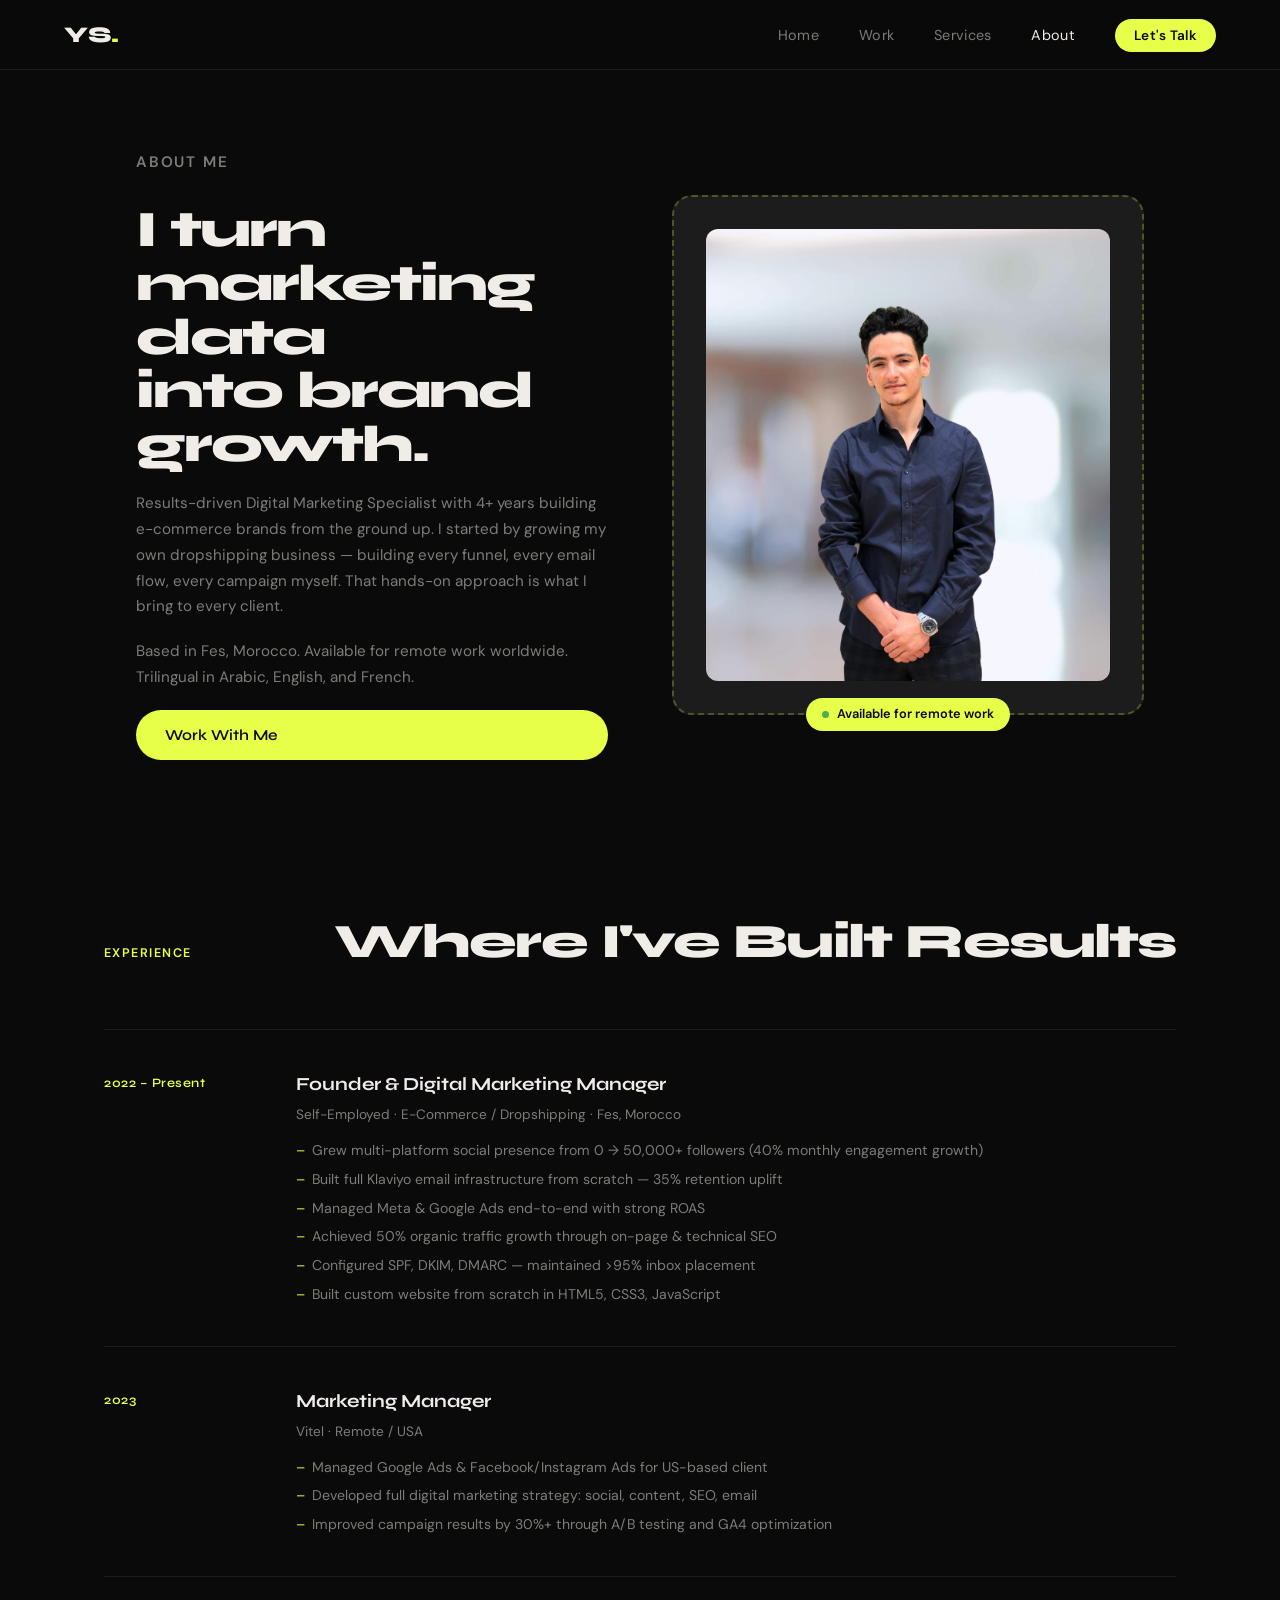
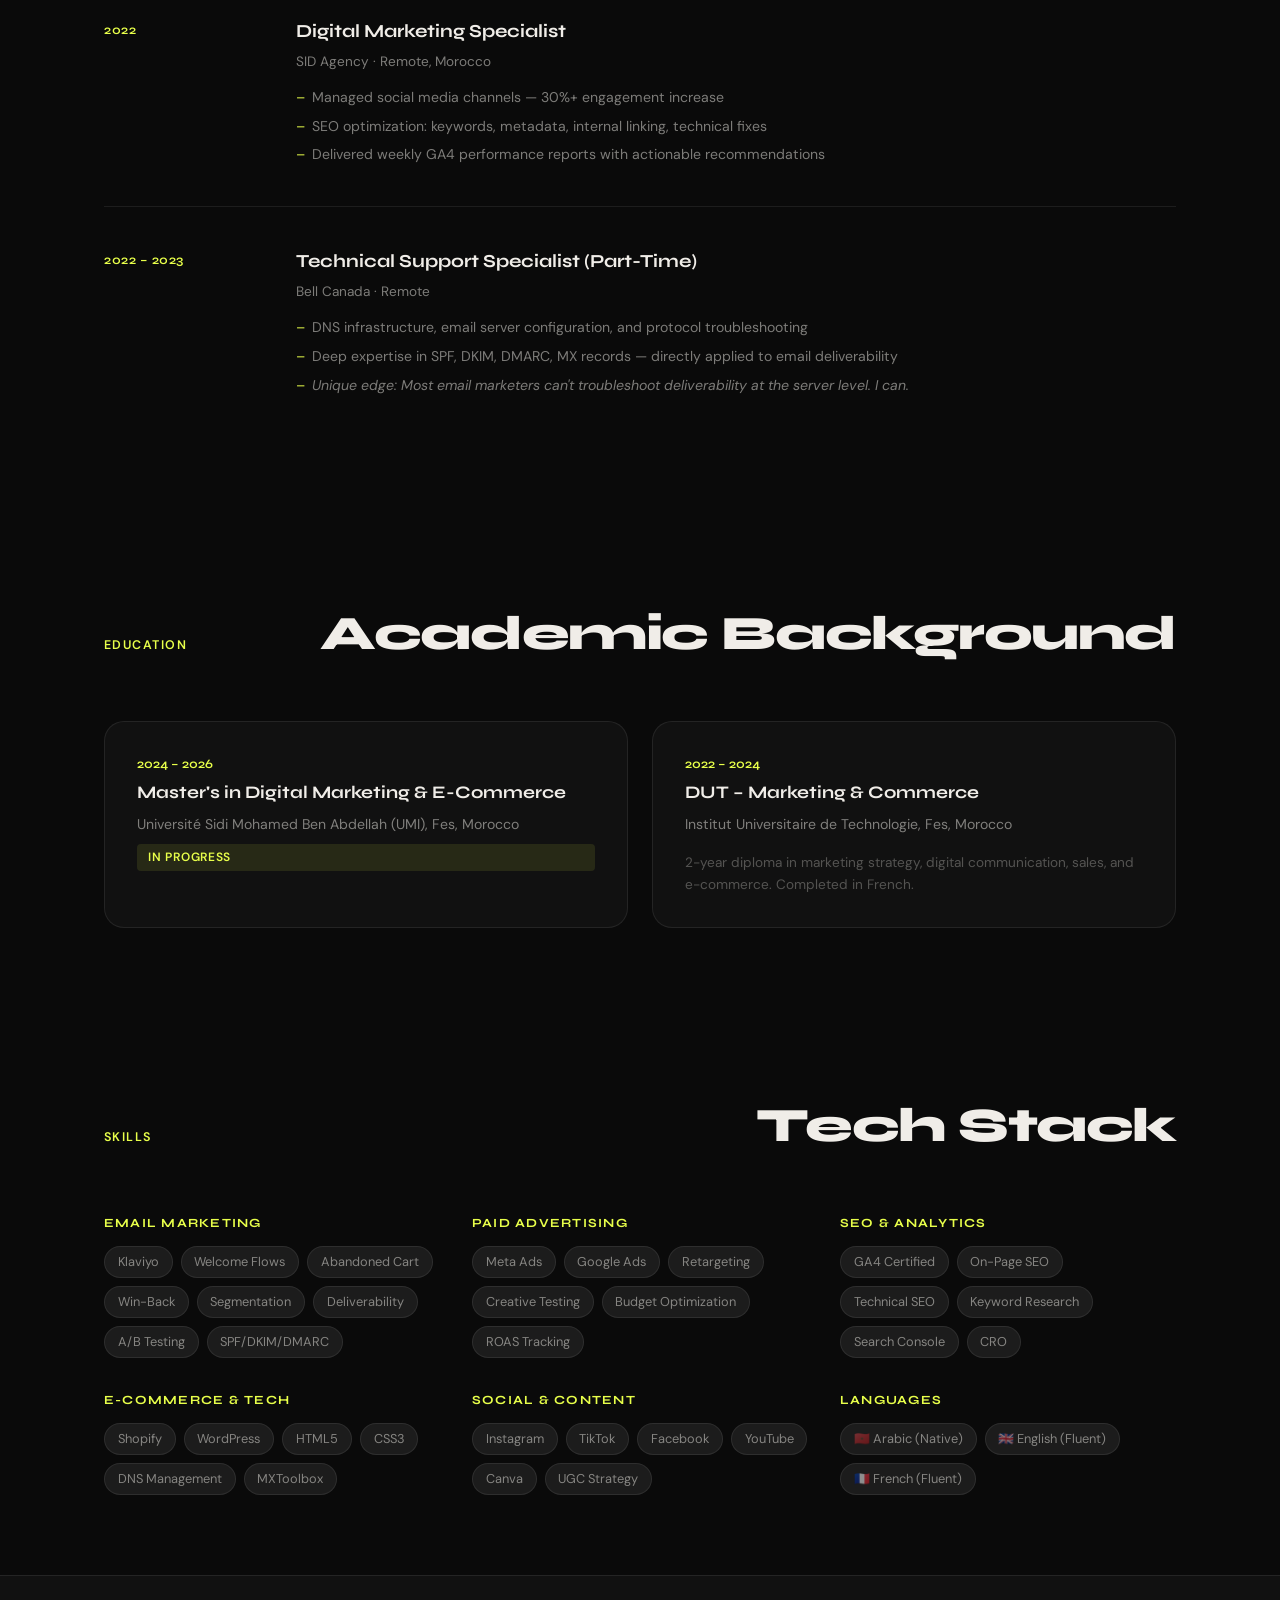
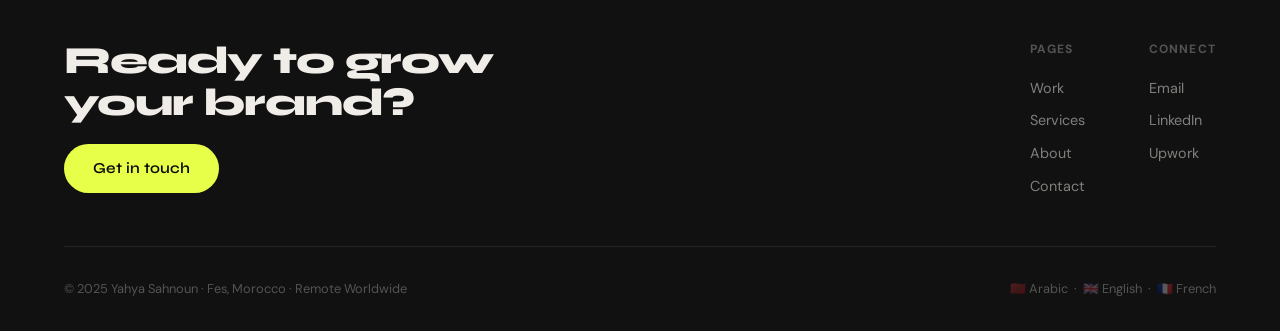
==== commit 264d5c08: "Update about.html" ====
--- a/about.html
+++ b/about.html
@@ -43,7 +43,7 @@
       <!-- professional photo  -->
       <div class="photo-placeholder">
         
-        <img src="file://C:/Users/hp/Downloads/portfolio/assets/p.png" alt="Yahya Sahnoun">
+        <img src="assets/p.png" alt="Yahya Sahnoun">
       </div>
       <div class="about-photo-badge">
         <span class="badge-dot"></span> Available for remote work
